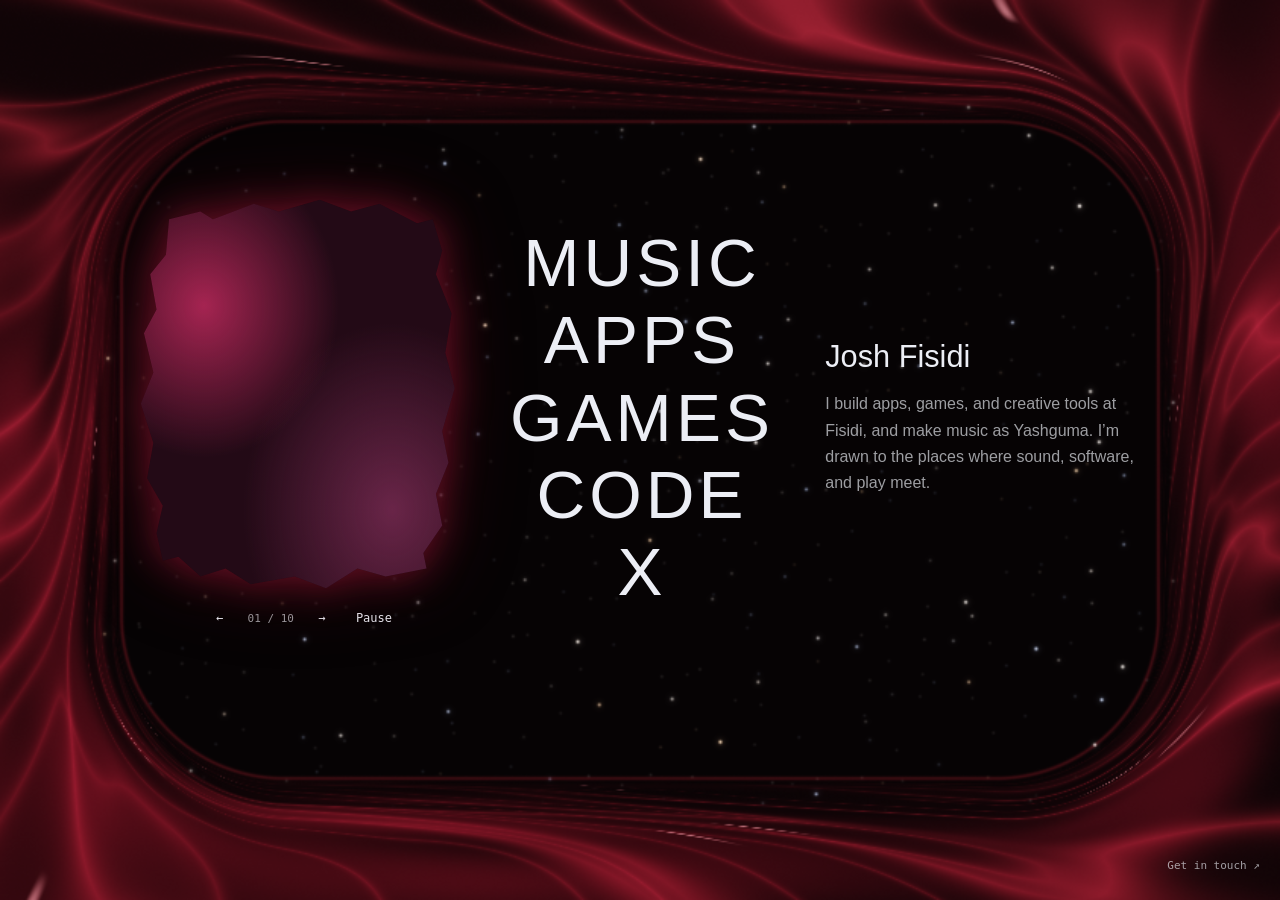
==== index.html @ add58646 "Add a wide-screen portrait gallery and bio" ====
<!doctype html>
<html lang="en">
<head>
<meta charset="utf-8">
<meta name="viewport" content="width=device-width, initial-scale=1, viewport-fit=cover">
<title>Josh Fisidi</title>
<meta name="description" content="Music, apps, games and code by Josh Fisidi.">
<meta name="theme-color" content="#060304">
<link rel="canonical" href="https://joshfisidi.com/">
<meta property="og:title" content="Josh Fisidi">
<meta property="og:description" content="Music, apps, games and code.">
<meta property="og:type" content="website">
<meta property="og:url" content="https://joshfisidi.com/">
<link rel="icon" href="data:image/svg+xml,%3Csvg xmlns='http://www.w3.org/2000/svg' viewBox='0 0 32 32'%3E%3Crect width='32' height='32' rx='7' fill='%23060304'/%3E%3Ccircle cx='16' cy='16' r='9' fill='none' stroke='%23c41e2c' stroke-width='3'/%3E%3C/svg%3E">
<style>
/* A fixed perimeter field behind a small, centred portal. */
:root {
  --bg: #060304;
  --ink: #eceef5;
  --ink-hi: #ffffff;
  --ink-dim: rgba(236, 238, 245, 0.66);
  --line: rgba(236, 238, 245, 0.16);
  --a: #3a060d;   /* oxblood depth */
  --b: #c41e2c;   /* crimson filament */
  --c: #7d0c1a;   /* deep red */
  --display: "Helvetica Neue", Arial, sans-serif;
  --mono: ui-monospace, "SFMono-Regular", Menlo, monospace;
  color-scheme: dark;
}

[hidden] { display: none !important; }
html, body { height: 100%; }
body {
  margin: 0;
  background: var(--bg);
  color: var(--ink);
  font-family: var(--display);
  -webkit-font-smoothing: antialiased;
}

.sr {
  position: absolute; width: 1px; height: 1px; margin: -1px; padding: 0;
  overflow: hidden; clip: rect(0 0 0 0); white-space: nowrap; border: 0;
}

/* layer 0: static backdrop, visible before WebGL and whenever it fails */
.backdrop {
  position: fixed; inset: 0; z-index: 0; pointer-events: none;
  background:
    radial-gradient(ellipse 60% 56% at 50% 50%, var(--bg) 58%, transparent 100%),
    conic-gradient(from 200deg at 50% 50%,
      color-mix(in oklab, var(--a) 70%, var(--bg)),
      color-mix(in oklab, var(--c) 45%, var(--bg)),
      color-mix(in oklab, var(--a) 70%, var(--bg)),
      color-mix(in oklab, var(--b) 40%, var(--bg)),
      color-mix(in oklab, var(--a) 70%, var(--bg)));
}
.backdrop::after {
  content: ""; position: absolute; inset: 0;
  background: radial-gradient(ellipse at center, transparent 45%, rgba(0, 0, 0, 0.5) 100%);
}

/* layer 1: wormhole canvas */
#field {
  position: fixed; inset: 0; z-index: 1;
  display: block; width: 100%; height: 100%;
  pointer-events: none;
  opacity: 0;
  transition: opacity 0.9s ease-out;
}
#field.is-live { opacity: 1; }

/* layer 10: interface */
.stage {
  position: relative; z-index: 10;
  box-sizing: border-box;
  min-height: calc(100svh - 52px - max(12px, env(safe-area-inset-bottom, 0px)));
  display: grid; place-items: center;
  padding-block: clamp(40px, 9svh, 96px);
  padding-left: max(16px, env(safe-area-inset-left, 0px));
  padding-right: max(16px, env(safe-area-inset-right, 0px));
}
.stage > * { grid-area: 1 / 1; min-width: 0; }
.portal-shell {
  display: grid;
  justify-items: center;
  gap: clamp(20px, 4svh, 36px);
  width: min(100%, 960px);
  text-align: center;
}

.portal-list {
  list-style: none; margin: 0; padding: 0;
  display: grid; justify-items: center; text-align: center;
  gap: clamp(0px, 0.7svh, 8px);
}
.portal-list > li { display: grid; justify-items: center; }
/* viewport-only sizing: the longest label (MUSIC/GAMES) always fits inside the fixed 14vmin opening */
.portal-heading {
  margin: 0;
  padding-left: 0.06em;   /* balances trailing letter-spacing so centring is optical, not off by one glyph gap */
  font-size: clamp(1.5rem, min(7.2vw - 0.3rem, 7.5svh), 5rem);
  font-weight: 500;
  font-stretch: 112%;
  line-height: 1.05;
  letter-spacing: 0.06em;
  text-transform: uppercase;
  overflow-wrap: anywhere;
}
.portal-link {
  display: inline-flex; align-items: center;
  min-height: 44px;
  color: var(--ink);
  text-decoration: none;
  transition: color 0.15s, text-shadow 0.25s;
}
.portal-link:is(:hover, :focus-visible) {
  color: var(--ink-hi);
  text-shadow: 0 0 0.55em color-mix(in oklab, var(--b) 50%, transparent);
}
a:focus-visible { outline: 2px solid var(--b); outline-offset: 6px; border-radius: 2px; }

.site-foot {
  position: relative;
  z-index: 10;
  box-sizing: border-box;
  display: flex;
  justify-content: flex-end;
  padding: 8px max(20px, env(safe-area-inset-right, 0px)) max(12px, env(safe-area-inset-bottom, 0px));
}
.contact-link {
  display: inline-flex;
  align-items: center;
  min-height: 44px;
  font: 400 11px/1.5 var(--mono);
  color: var(--ink-dim);
  text-decoration: none;
}
.contact-link:is(:hover, :focus-visible) { color: var(--ink-hi); }
.portrait-gallery, .desktop-bio { display: none; }
@media (min-width: 1200px) and (min-height: 650px) {
  .portal-shell {
    width: min(78vw, 1400px);
    grid-template-columns: minmax(0, 1fr) auto minmax(0, 1fr);
    align-items: center;
    column-gap: clamp(28px, 4vw, 76px);
  }
  .portrait-gallery, .desktop-bio { display: block; width: 100%; max-width: 320px; }
  .portrait-gallery { justify-self: end; }
  .desktop-bio { justify-self: start; text-align: left; }
  .desktop-bio h1 { margin: 0 0 16px; font-size: clamp(24px, 2.4vw, 36px); font-weight: 500; }
  .desktop-bio p { margin: 0; font-size: 16px; line-height: 1.65; color: var(--ink-dim); }
  .portrait-halo { filter: drop-shadow(0 0 18px #a8183b80) drop-shadow(0 0 32px #66091a80); }
  .portrait-frame {
    --edge: polygon(9% 6%, 19% 4%, 23% 6%, 36% 2%, 44% 4%, 57% 1%, 67% 4%, 76% 2%, 88% 7%, 93% 6%, 96% 14%, 94% 20%, 99% 30%, 97% 40%, 100% 49%, 96% 60%, 98% 68%, 94% 76%, 96% 84%, 90% 91%, 91% 95%, 78% 97%, 69% 95%, 59% 100%, 49% 97%, 35% 99%, 27% 95%, 19% 97%, 12% 92%, 7% 93%, 5% 86%, 7% 79%, 2% 72%, 4% 63%, 0 53%, 4% 45%, 1% 35%, 5% 29%, 3% 20%, 8% 15%);
    position: relative;
    aspect-ratio: 4 / 5;
    clip-path: var(--edge);
    background: radial-gradient(ellipse at 20% 28%, #a52451, transparent 38%), radial-gradient(ellipse at 80% 80%, #692548, transparent 42%), #230a16;
  }
  .portrait-frame img {
    display: block;
    width: 100%; height: 100%;
    object-fit: cover;
    mask-image: radial-gradient(ellipse 69% 68% at center, black 52%, #000a 71%, transparent 100%);
  }
  .portrait-controls { display: flex; justify-content: center; align-items: center; gap: 6px; margin-top: 8px; }
  .portrait-controls button {
    min-width: 44px; min-height: 44px;
    border: 0; background: transparent; color: var(--ink); cursor: pointer;
    font: 400 12px var(--mono);
  }
  .portrait-controls button:focus-visible { outline: 2px solid var(--b); }
  .portrait-count { color: var(--ink-dim); font: 400 11px var(--mono); }
}
@media (prefers-reduced-motion: reduce) {
  #field, .portal-link { transition: none; }
}
.readout { display: none; }
</style>
<script src="/portal.js?v=2" defer></script>
</head>
<body>
<div class="backdrop" aria-hidden="true"></div>
<canvas id="field" aria-hidden="true"></canvas>

<main class="stage">
  <div class="portal-shell">
  <section class="portrait-gallery" aria-label="Portrait slideshow" data-source="https://cufummffmtitwhfisrlw.supabase.co/storage/v1/object/public/joshfisidi/portraits-v1">
    <div class="portrait-halo"><div class="portrait-frame"></div></div>
    <div class="portrait-controls" hidden>
      <button type="button" data-step="-1" aria-label="Previous photo">←</button>
      <span class="portrait-count">01 / 10</span>
      <button type="button" data-step="1" aria-label="Next photo">→</button>
      <button type="button" class="portrait-play">Pause</button>
    </div>
  </section>
  <nav id="portal" aria-label="Explore">
    <ul class="portal-list">
      <li><h2 class="portal-heading"><a class="portal-link" href="https://yashguma.com">MUSIC</a></h2></li>
      <li><h2 class="portal-heading"><a class="portal-link" href="https://fisidi.com/apps">APPS</a></h2></li>
      <li><h2 class="portal-heading"><a class="portal-link" href="https://fisidi.com/games">GAMES</a></h2></li>
      <li><h2 class="portal-heading"><a class="portal-link" href="https://github.com/joshfisidi">CODE</a></h2></li>
      <li>
        <h2 class="portal-heading"><a class="portal-link" href="https://x.com/joshfisidi">X</a></h2>
      </li>
    </ul>
  </nav>
  <section class="desktop-bio" aria-labelledby="bio-title">
    <h1 id="bio-title">Josh Fisidi</h1>
    <p>I build apps, games, and creative tools at Fisidi, and make music as Yashguma. I’m drawn to the places where sound, software, and play meet.</p>
  </section>
  </div>
</main>

<footer class="site-foot">
  <a class="contact-link" href="mailto:josh@fisidi.com">Get in touch <span aria-hidden="true">&nbsp;↗</span></a>
</footer>

<p id="readout" class="readout" hidden></p>

<script type="module">
  const wide = matchMedia('(min-width: 1200px) and (min-height: 650px)');
  const loadGallery = () => { if (wide.matches) import('/gallery.js?v=1'); };
  if (document.readyState === 'complete') loadGallery();
  else window.addEventListener('load', loadGallery, { once: true });
  wide.addEventListener('change', loadGallery);
</script>
</body>
</html>
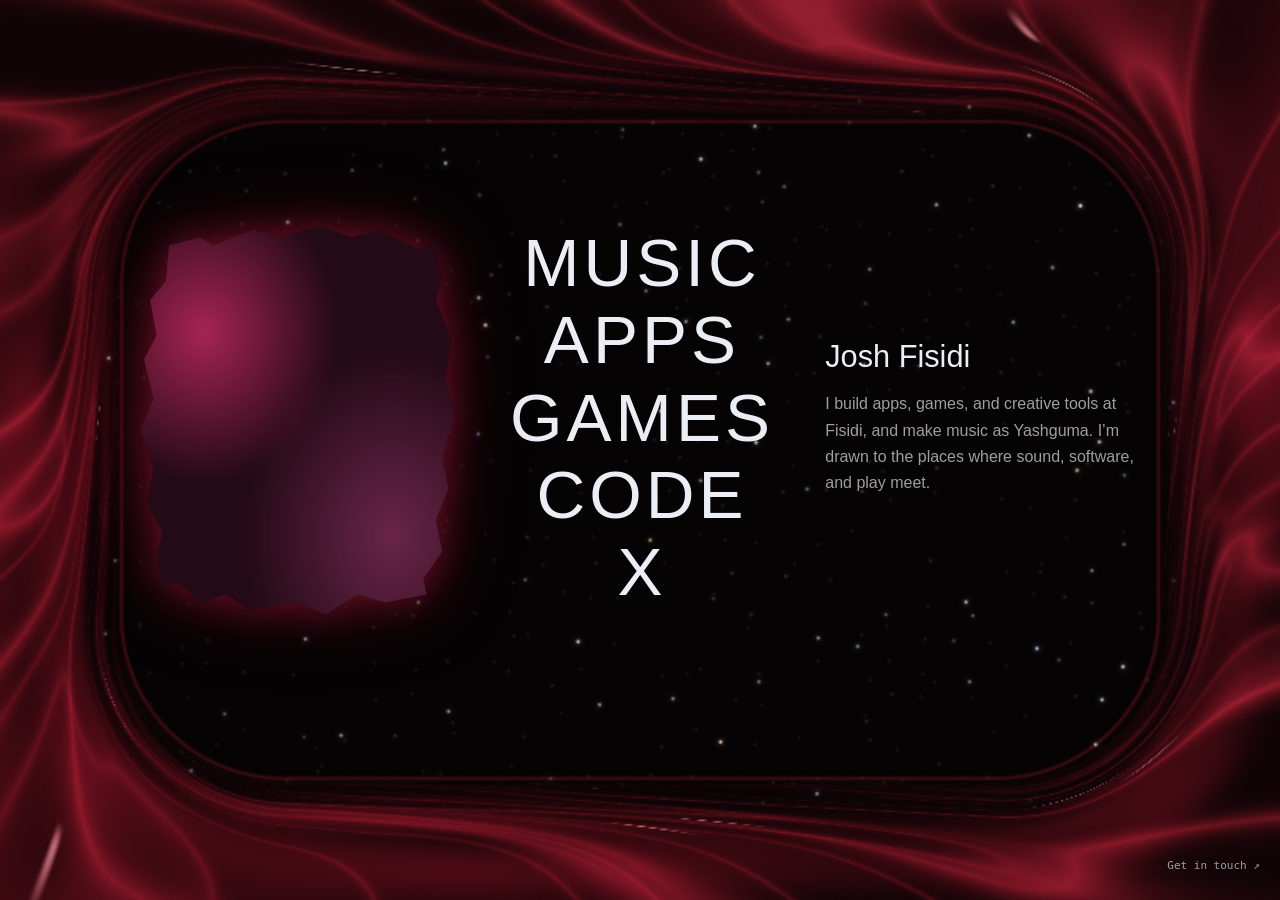
==== commit 97992162: "Add new portraits and dissolve between photos automatically" ====
--- a/index.html
+++ b/index.html
@@ -164,14 +164,7 @@
     object-fit: cover;
     mask-image: radial-gradient(ellipse 69% 68% at center, black 52%, #000a 71%, transparent 100%);
   }
-  .portrait-controls { display: flex; justify-content: center; align-items: center; gap: 6px; margin-top: 8px; }
-  .portrait-controls button {
-    min-width: 44px; min-height: 44px;
-    border: 0; background: transparent; color: var(--ink); cursor: pointer;
-    font: 400 12px var(--mono);
-  }
-  .portrait-controls button:focus-visible { outline: 2px solid var(--b); }
-  .portrait-count { color: var(--ink-dim); font: 400 11px var(--mono); }
+  .portrait-layer { position: absolute; inset: 0; mask-size: 16px 16px; }
 }
 @media (prefers-reduced-motion: reduce) {
   #field, .portal-link { transition: none; }
@@ -186,14 +179,8 @@
 
 <main class="stage">
   <div class="portal-shell">
-  <section class="portrait-gallery" aria-label="Portrait slideshow" data-source="https://cufummffmtitwhfisrlw.supabase.co/storage/v1/object/public/joshfisidi/portraits-v1">
+  <section class="portrait-gallery" aria-label="Portrait slideshow" data-source="https://cufummffmtitwhfisrlw.supabase.co/storage/v1/object/public/joshfisidi">
     <div class="portrait-halo"><div class="portrait-frame"></div></div>
-    <div class="portrait-controls" hidden>
-      <button type="button" data-step="-1" aria-label="Previous photo">←</button>
-      <span class="portrait-count">01 / 10</span>
-      <button type="button" data-step="1" aria-label="Next photo">→</button>
-      <button type="button" class="portrait-play">Pause</button>
-    </div>
   </section>
   <nav id="portal" aria-label="Explore">
     <ul class="portal-list">
@@ -221,7 +208,7 @@
 
 <script type="module">
   const wide = matchMedia('(min-width: 1200px) and (min-height: 650px)');
-  const loadGallery = () => { if (wide.matches) import('/gallery.js?v=1'); };
+  const loadGallery = () => { if (wide.matches) import('/gallery.js?v=2'); };
   if (document.readyState === 'complete') loadGallery();
   else window.addEventListener('load', loadGallery, { once: true });
   wide.addEventListener('change', loadGallery);
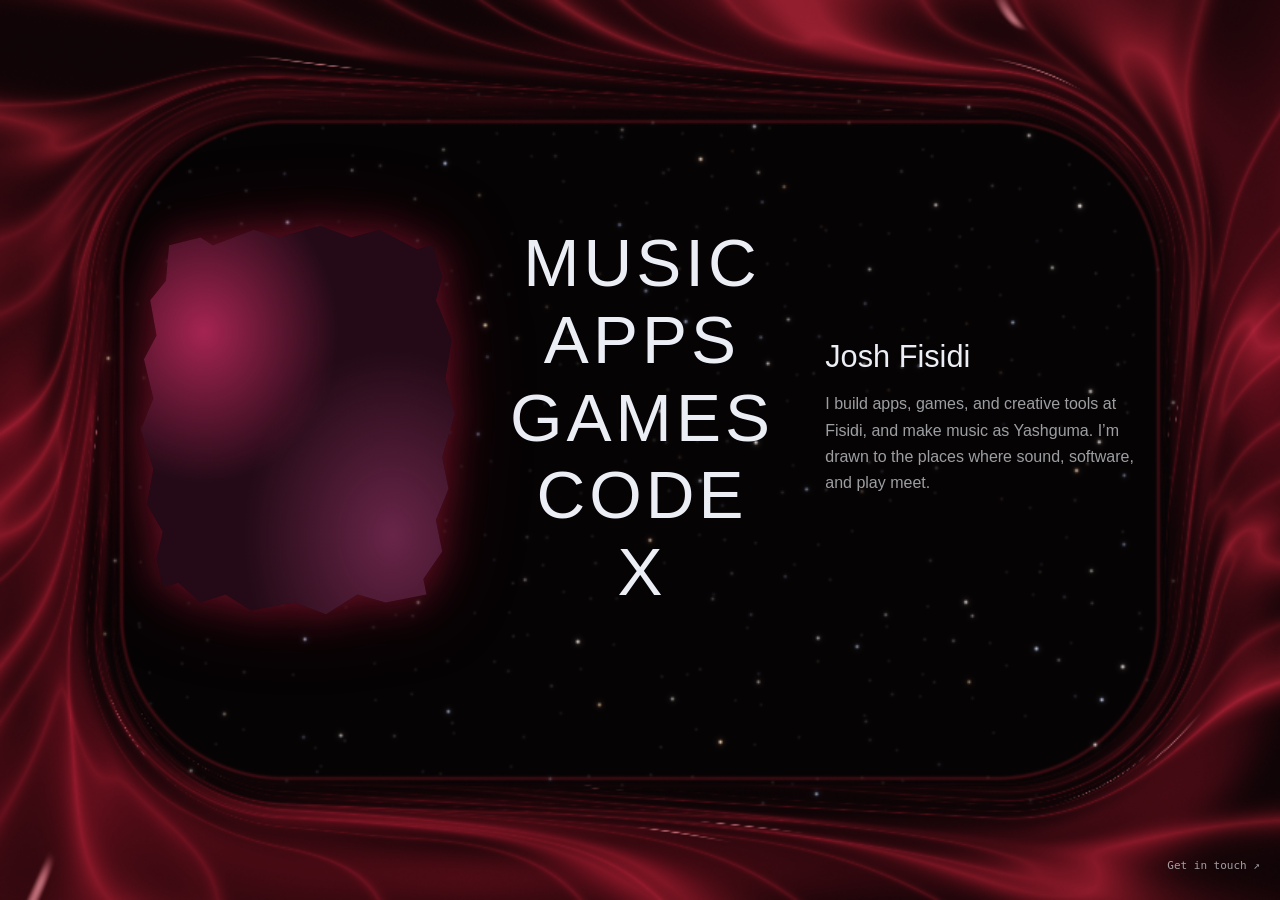
==== commit 4a93f758: "Blend portraits into the mobile vortex" ====
--- a/index.html
+++ b/index.html
@@ -166,6 +166,36 @@
   }
   .portrait-layer { position: absolute; inset: 0; mask-size: 16px 16px; }
 }
+@media (max-width: 767px), (max-width: 950px) and (pointer: coarse) {
+  .portrait-gallery {
+    display: block;
+    position: fixed;
+    inset: 14vmin;
+    pointer-events: none;
+    opacity: 0.3;
+  }
+  .portrait-halo, .portrait-frame, .portrait-layer { position: absolute; inset: 0; }
+  .portrait-frame {
+    mask-image: radial-gradient(ellipse 55% 56% at center, #000 28%, #000c 56%, transparent 90%);
+  }
+  .portrait-layer { isolation: isolate; }
+  .portrait-layer img {
+    display: block;
+    width: 100%; height: 100%;
+    object-fit: cover;
+    filter: grayscale(0.72) contrast(1.12);
+  }
+  .portrait-layer::after {
+    content: "";
+    position: absolute;
+    inset: 0;
+    background: linear-gradient(150deg, #584a9e, #8e234e 62%, #a34b31);
+    mix-blend-mode: color;
+    opacity: 0.65;
+  }
+  #portal { position: relative; }
+  .portal-link { text-shadow: 0 1px 8px #060304; }
+}
 @media (prefers-reduced-motion: reduce) {
   #field, .portal-link { transition: none; }
 }
@@ -207,11 +237,11 @@
 <p id="readout" class="readout" hidden></p>
 
 <script type="module">
-  const wide = matchMedia('(min-width: 1200px) and (min-height: 650px)');
-  const loadGallery = () => { if (wide.matches) import('/gallery.js?v=2'); };
+  const galleryViewport = matchMedia('(min-width: 1200px) and (min-height: 650px), (max-width: 767px), (max-width: 950px) and (pointer: coarse)');
+  const loadGallery = () => { if (galleryViewport.matches) import('/gallery.js?v=3'); };
   if (document.readyState === 'complete') loadGallery();
   else window.addEventListener('load', loadGallery, { once: true });
-  wide.addEventListener('change', loadGallery);
+  galleryViewport.addEventListener('change', loadGallery);
 </script>
 </body>
 </html>
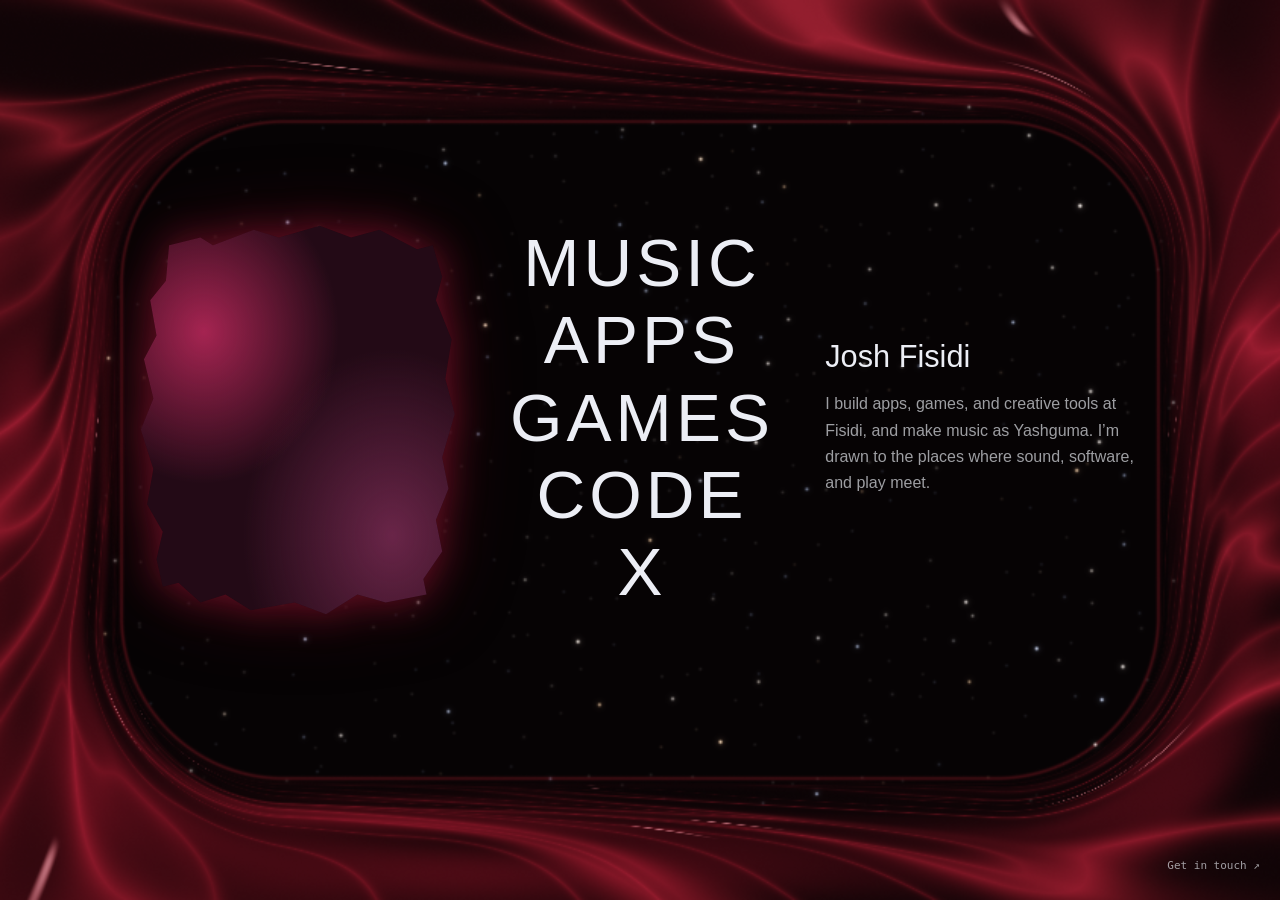
==== commit 3ed85bd8: "Use one still portrait in the mobile vortex" ====
--- a/index.html
+++ b/index.html
@@ -238,7 +238,7 @@
 
 <script type="module">
   const galleryViewport = matchMedia('(min-width: 1200px) and (min-height: 650px), (max-width: 767px), (max-width: 950px) and (pointer: coarse)');
-  const loadGallery = () => { if (galleryViewport.matches) import('/gallery.js?v=3'); };
+  const loadGallery = () => { if (galleryViewport.matches) import('/gallery.js?v=4'); };
   if (document.readyState === 'complete') loadGallery();
   else window.addEventListener('load', loadGallery, { once: true });
   galleryViewport.addEventListener('change', loadGallery);
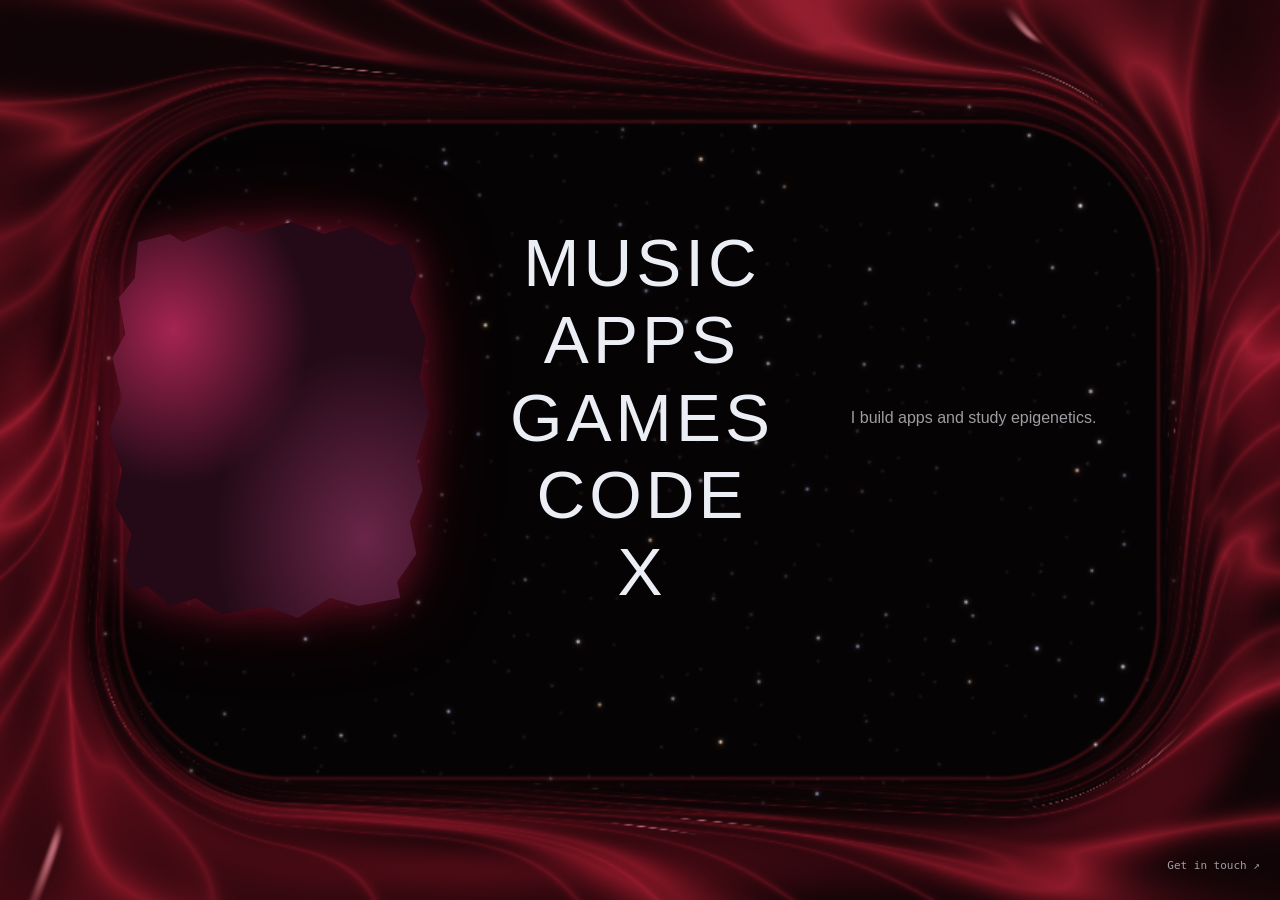
==== commit 681597ea: "Simplify desktop bio and switch social links by referral" ====
--- a/index.html
+++ b/index.html
@@ -140,15 +140,14 @@
 .portrait-gallery, .desktop-bio { display: none; }
 @media (min-width: 1200px) and (min-height: 650px) {
   .portal-shell {
-    width: min(78vw, 1400px);
+    width: min(84vw, 1600px);
     grid-template-columns: minmax(0, 1fr) auto minmax(0, 1fr);
     align-items: center;
-    column-gap: clamp(28px, 4vw, 76px);
+    column-gap: clamp(56px, 6vw, 112px);
   }
   .portrait-gallery, .desktop-bio { display: block; width: 100%; max-width: 320px; }
   .portrait-gallery { justify-self: end; }
   .desktop-bio { justify-self: start; text-align: left; }
-  .desktop-bio h1 { margin: 0 0 16px; font-size: clamp(24px, 2.4vw, 36px); font-weight: 500; }
   .desktop-bio p { margin: 0; font-size: 16px; line-height: 1.65; color: var(--ink-dim); }
   .portrait-halo { filter: drop-shadow(0 0 18px #a8183b80) drop-shadow(0 0 32px #66091a80); }
   .portrait-frame {
@@ -219,14 +218,13 @@
       <li><h2 class="portal-heading"><a class="portal-link" href="https://fisidi.com/games">GAMES</a></h2></li>
       <li><h2 class="portal-heading"><a class="portal-link" href="https://github.com/joshfisidi">CODE</a></h2></li>
       <li>
-        <h2 class="portal-heading"><a class="portal-link" href="https://x.com/joshfisidi">X</a></h2>
+        <h2 class="portal-heading"><a id="social-link" class="portal-link" href="https://x.com/joshfisidi">X</a></h2>
       </li>
     </ul>
   </nav>
-  <section class="desktop-bio" aria-labelledby="bio-title">
-    <h1 id="bio-title">Josh Fisidi</h1>
-    <p>I build apps, games, and creative tools at Fisidi, and make music as Yashguma. I’m drawn to the places where sound, software, and play meet.</p>
-  </section>
+  <div class="desktop-bio">
+    <p>I build apps and study epigenetics.</p>
+  </div>
   </div>
 </main>
 
@@ -237,6 +235,16 @@
 <p id="readout" class="readout" hidden></p>
 
 <script type="module">
+  const source = new URLSearchParams(location.search).get('utm_source')?.trim().toLowerCase();
+  const referrer = document.referrer ? new URL(document.referrer).hostname : '';
+  const fromInstagram = /(^|\.)instagram\.com$/.test(referrer);
+  const fromX = /(^|\.)(x\.com|twitter\.com|t\.co)$/.test(referrer);
+  if (fromX || (!fromInstagram && ['x', 'twitter', 't.co'].includes(source))) {
+    const social = document.getElementById('social-link');
+    social.href = 'https://instagram.com/joshfisidi';
+    social.textContent = 'IG';
+  }
+
   const galleryViewport = matchMedia('(min-width: 1200px) and (min-height: 650px), (max-width: 767px), (max-width: 950px) and (pointer: coarse)');
   const loadGallery = () => { if (galleryViewport.matches) import('/gallery.js?v=4'); };
   if (document.readyState === 'complete') loadGallery();
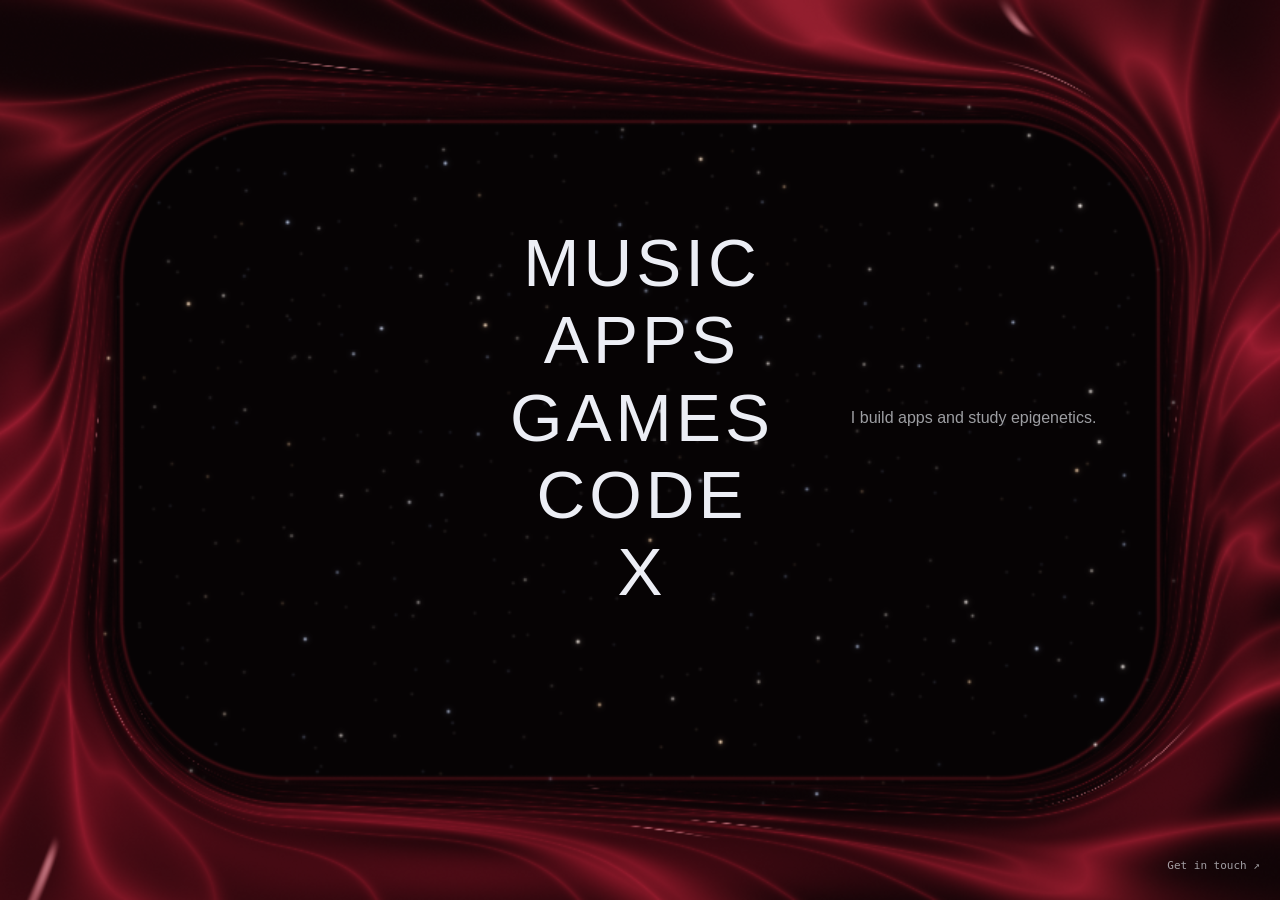
==== commit 780b1e14: "Blend a close-up portrait into the desktop vortex" ====
--- a/index.html
+++ b/index.html
@@ -145,25 +145,35 @@
     align-items: center;
     column-gap: clamp(56px, 6vw, 112px);
   }
-  .portrait-gallery, .desktop-bio { display: block; width: 100%; max-width: 320px; }
-  .portrait-gallery { justify-self: end; }
-  .desktop-bio { justify-self: start; text-align: left; }
-  .desktop-bio p { margin: 0; font-size: 16px; line-height: 1.65; color: var(--ink-dim); }
-  .portrait-halo { filter: drop-shadow(0 0 18px #a8183b80) drop-shadow(0 0 32px #66091a80); }
+  .portrait-gallery {
+    display: block;
+    position: fixed;
+    inset: 14vmin 55vw 14vmin 14vmin;
+    pointer-events: none;
+    opacity: 0.52;
+  }
+  .portrait-halo, .portrait-frame, .portrait-layer { position: absolute; inset: 0; }
   .portrait-frame {
-    --edge: polygon(9% 6%, 19% 4%, 23% 6%, 36% 2%, 44% 4%, 57% 1%, 67% 4%, 76% 2%, 88% 7%, 93% 6%, 96% 14%, 94% 20%, 99% 30%, 97% 40%, 100% 49%, 96% 60%, 98% 68%, 94% 76%, 96% 84%, 90% 91%, 91% 95%, 78% 97%, 69% 95%, 59% 100%, 49% 97%, 35% 99%, 27% 95%, 19% 97%, 12% 92%, 7% 93%, 5% 86%, 7% 79%, 2% 72%, 4% 63%, 0 53%, 4% 45%, 1% 35%, 5% 29%, 3% 20%, 8% 15%);
-    position: relative;
-    aspect-ratio: 4 / 5;
-    clip-path: var(--edge);
-    background: radial-gradient(ellipse at 20% 28%, #a52451, transparent 38%), radial-gradient(ellipse at 80% 80%, #692548, transparent 42%), #230a16;
+    mask-image: radial-gradient(ellipse 60% 55% at 43% 38%, #000 24%, #000d 48%, transparent 86%);
   }
   .portrait-frame img {
     display: block;
     width: 100%; height: 100%;
     object-fit: cover;
-    mask-image: radial-gradient(ellipse 69% 68% at center, black 52%, #000a 71%, transparent 100%);
-  }
-  .portrait-layer { position: absolute; inset: 0; mask-size: 16px 16px; }
+    object-position: 52% 24%;
+    transform: scale(1.45);
+    transform-origin: 52% 24%;
+  }
+  #portal { position: relative; grid-column: 2; }
+  .desktop-bio {
+    display: block;
+    grid-column: 3;
+    width: 100%;
+    max-width: 320px;
+    justify-self: start;
+    text-align: left;
+  }
+  .desktop-bio p { margin: 0; font-size: 16px; line-height: 1.65; color: var(--ink-dim); }
 }
 @media (max-width: 767px), (max-width: 950px) and (pointer: coarse) {
   .portrait-gallery {
@@ -208,7 +218,7 @@
 
 <main class="stage">
   <div class="portal-shell">
-  <section class="portrait-gallery" aria-label="Portrait slideshow" data-source="https://cufummffmtitwhfisrlw.supabase.co/storage/v1/object/public/joshfisidi">
+  <section class="portrait-gallery" aria-label="Portrait" data-source="https://cufummffmtitwhfisrlw.supabase.co/storage/v1/object/public/joshfisidi">
     <div class="portrait-halo"><div class="portrait-frame"></div></div>
   </section>
   <nav id="portal" aria-label="Explore">
@@ -246,7 +256,7 @@
   }
 
   const galleryViewport = matchMedia('(min-width: 1200px) and (min-height: 650px), (max-width: 767px), (max-width: 950px) and (pointer: coarse)');
-  const loadGallery = () => { if (galleryViewport.matches) import('/gallery.js?v=4'); };
+  const loadGallery = () => { if (galleryViewport.matches) import('/gallery.js?v=5'); };
   if (document.readyState === 'complete') loadGallery();
   else window.addEventListener('load', loadGallery, { once: true });
   galleryViewport.addEventListener('change', loadGallery);
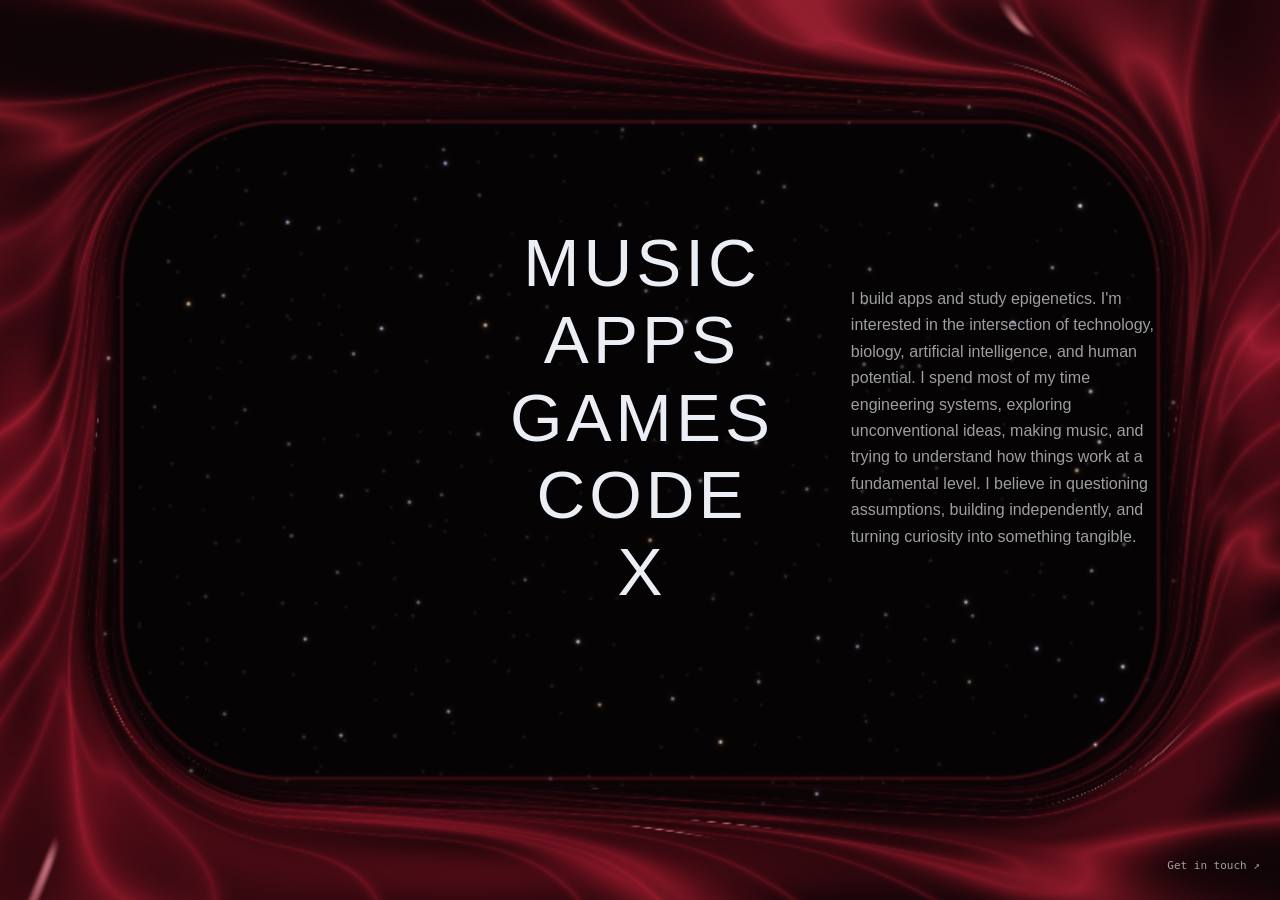
==== commit 8167c1e0: "Expand desktop bio blurb Co-Authored-By: Claude Sonnet 5.5 <noreply@anthropic.com>" ====
--- a/index.html
+++ b/index.html
@@ -233,7 +233,7 @@
     </ul>
   </nav>
   <div class="desktop-bio">
-    <p>I build apps and study epigenetics.</p>
+    <p>I build apps and study epigenetics. I'm interested in the intersection of technology, biology, artificial intelligence, and human potential. I spend most of my time engineering systems, exploring unconventional ideas, making music, and trying to understand how things work at a fundamental level. I believe in questioning assumptions, building independently, and turning curiosity into something tangible.</p>
   </div>
   </div>
 </main>
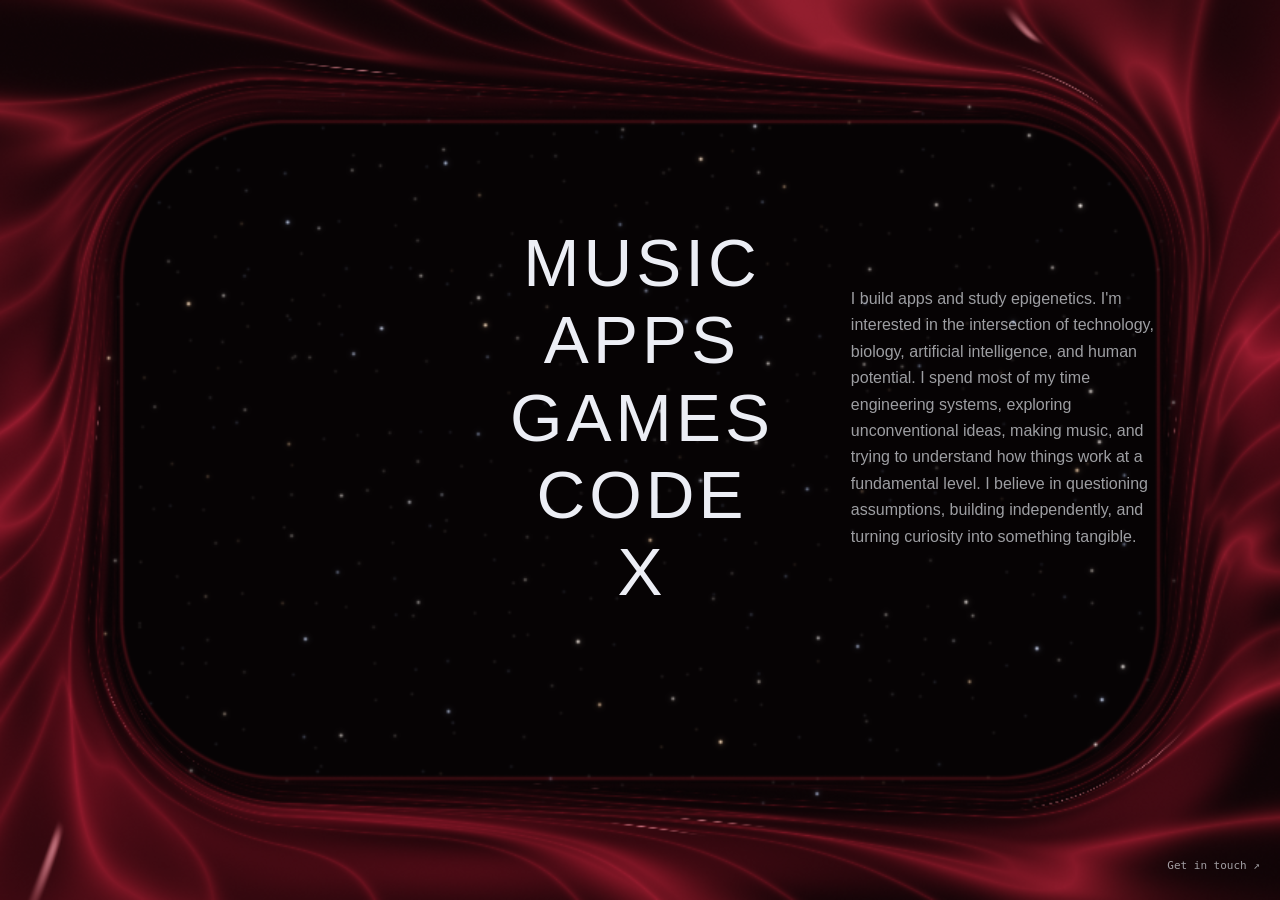
==== commit c7ba6513: "Use portrait as favicon (ico, png, apple-touch) Co-Authored-By: Claude Sonnet 5.5 <noreply@anthropic" ====
--- a/index.html
+++ b/index.html
@@ -11,7 +11,9 @@
 <meta property="og:description" content="Music, apps, games and code.">
 <meta property="og:type" content="website">
 <meta property="og:url" content="https://joshfisidi.com/">
-<link rel="icon" href="data:image/svg+xml,%3Csvg xmlns='http://www.w3.org/2000/svg' viewBox='0 0 32 32'%3E%3Crect width='32' height='32' rx='7' fill='%23060304'/%3E%3Ccircle cx='16' cy='16' r='9' fill='none' stroke='%23c41e2c' stroke-width='3'/%3E%3C/svg%3E">
+<link rel="icon" href="/favicon.ico" sizes="48x48">
+<link rel="icon" type="image/png" sizes="32x32" href="/favicon-32.png">
+<link rel="apple-touch-icon" href="/apple-touch-icon.png">
 <style>
 /* A fixed perimeter field behind a small, centred portal. */
 :root {
